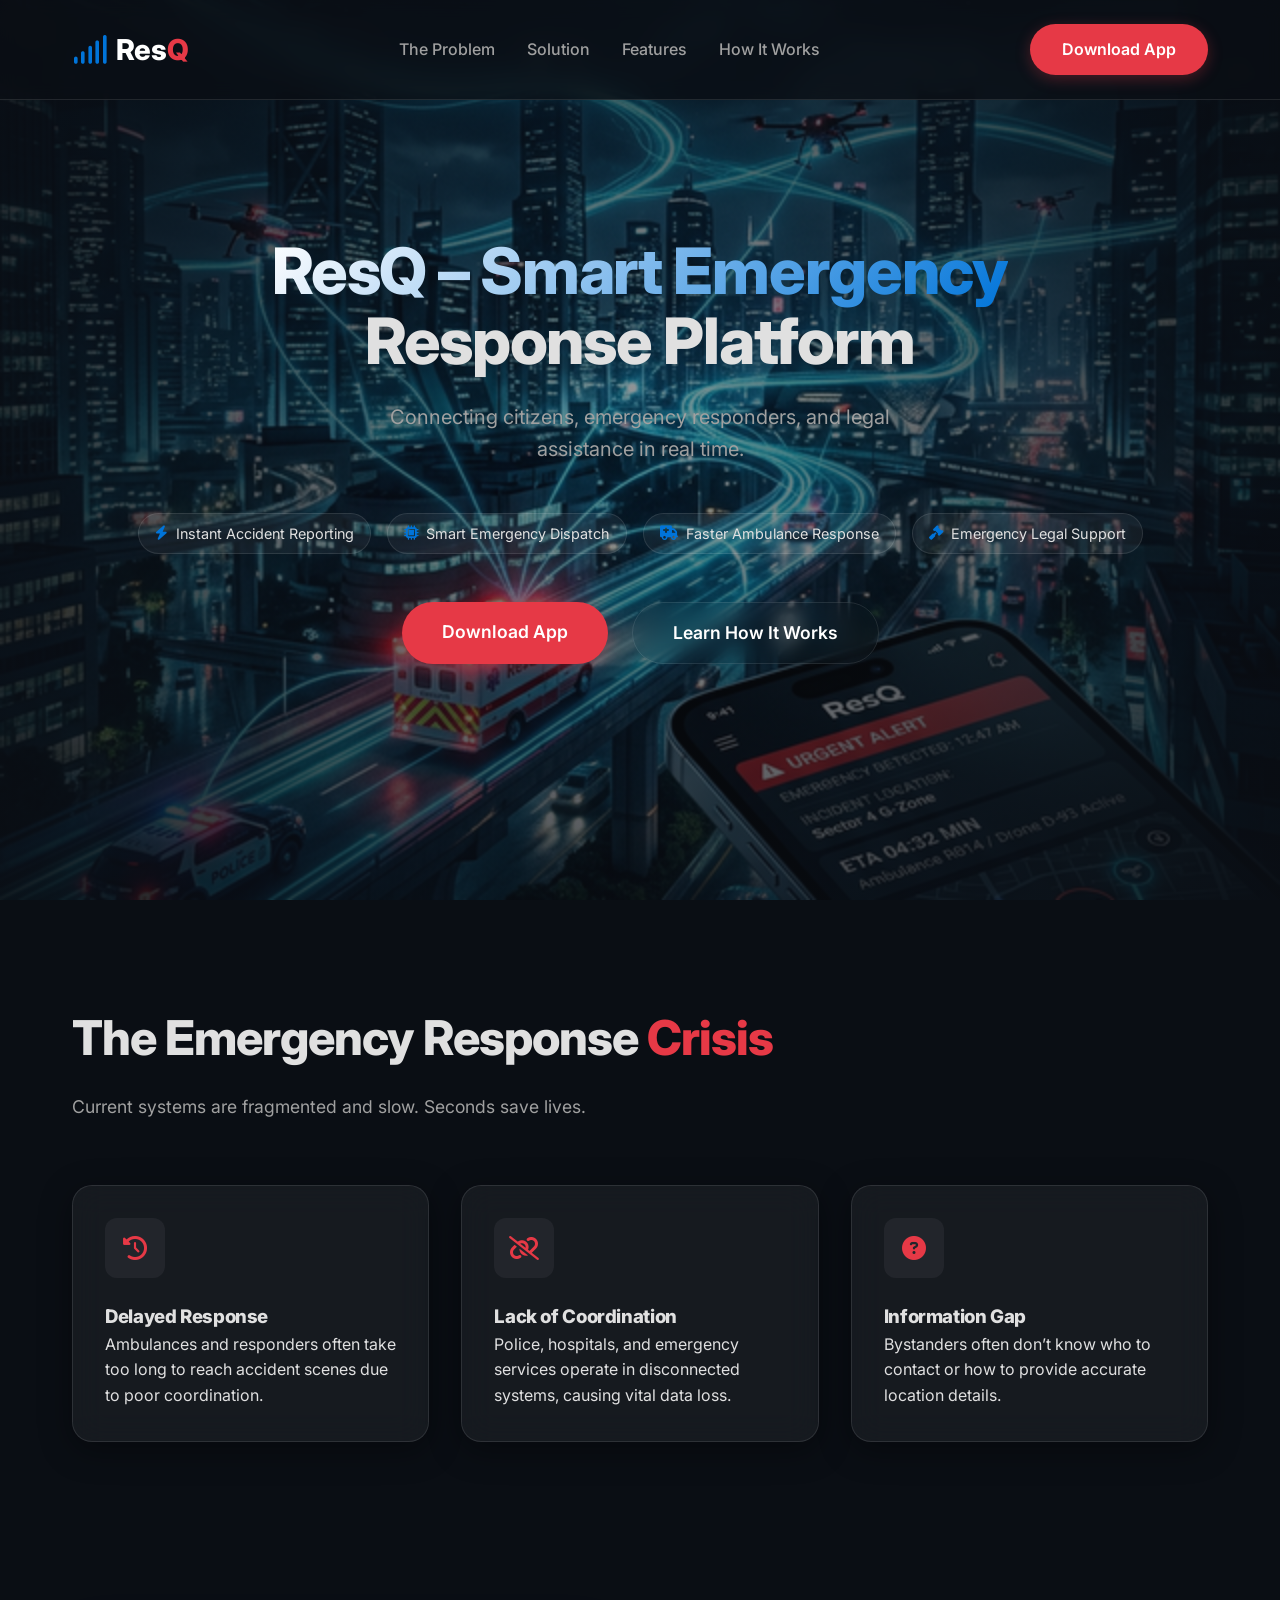
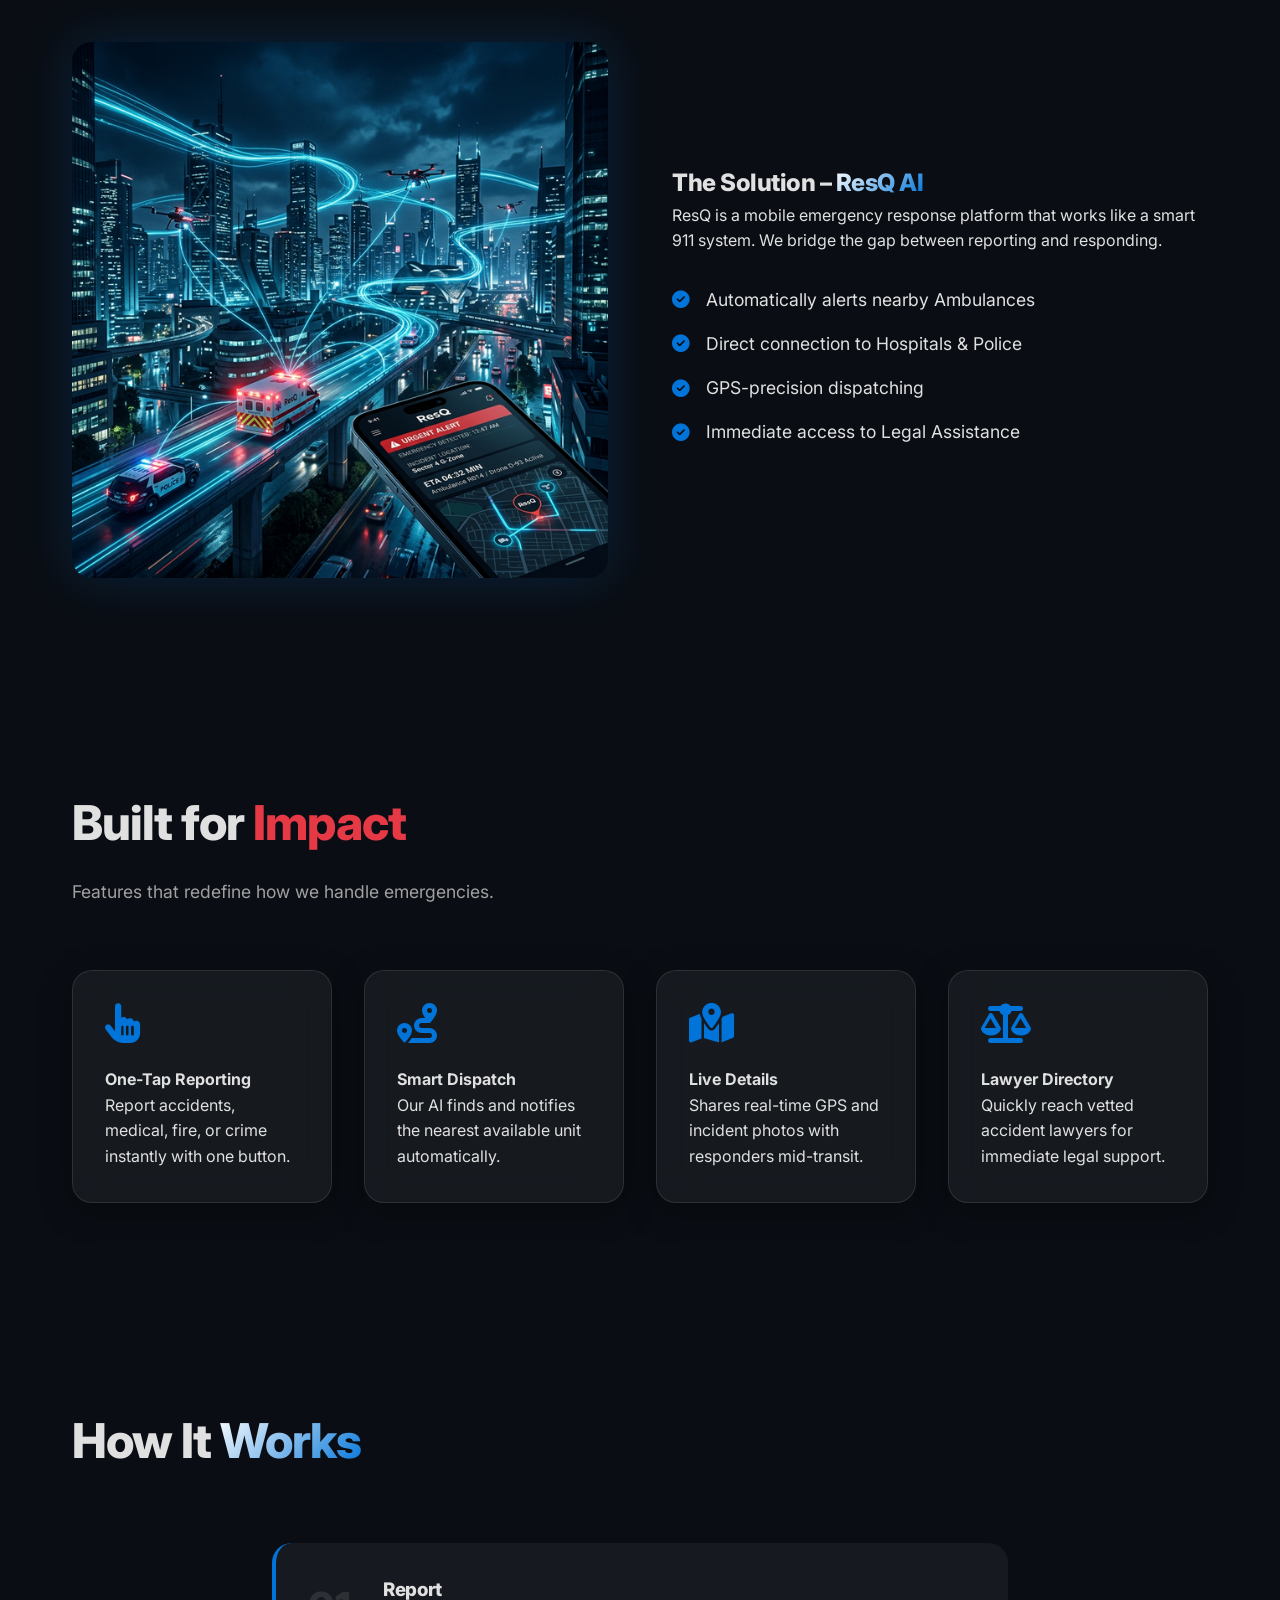
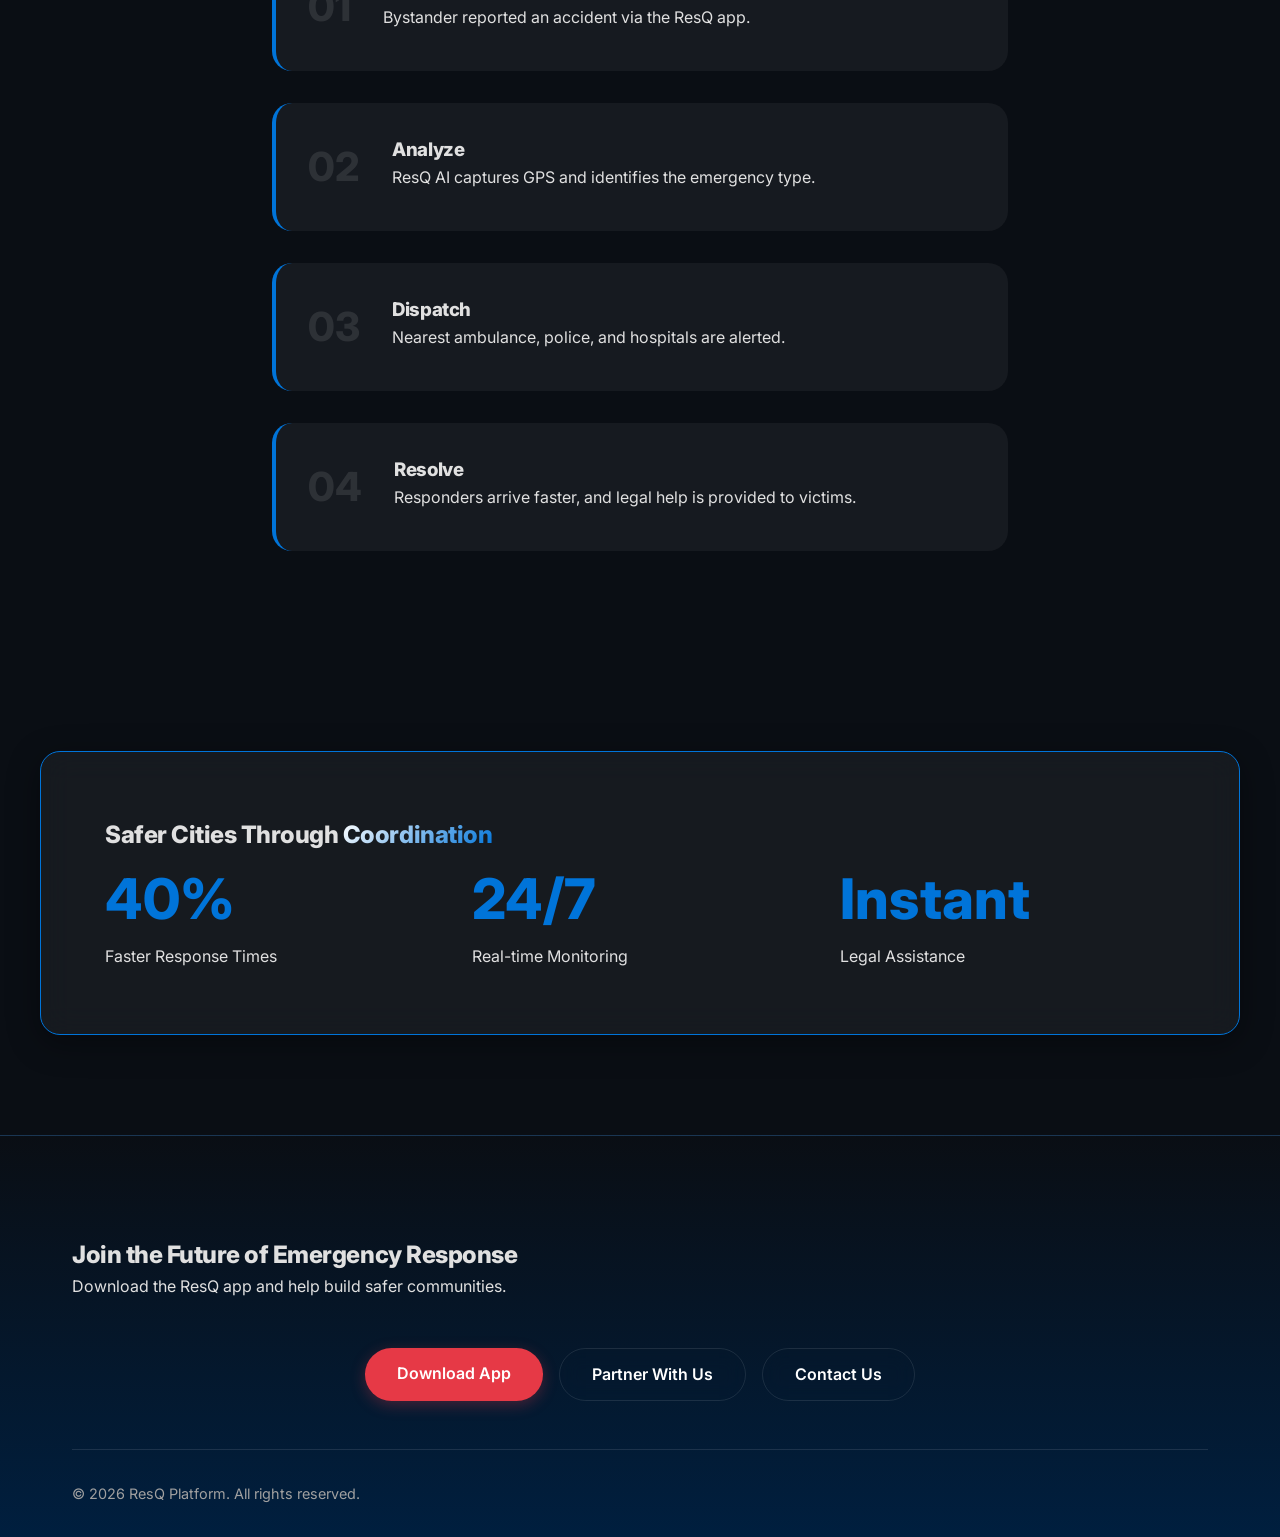
==== index.html @ 6ee6aaaa "Add files via upload" ====
<!DOCTYPE html>
<html lang="en">
<head>
    <meta charset="UTF-8">
    <meta name="viewport" content="width=device-width, initial-scale=1.0">
    <title>ResQ | AI Smart Emergency Response Platform</title>
    <link rel="stylesheet" href="index.css">
    <link rel="preconnect" href="https://fonts.googleapis.com">
    <link rel="preconnect" href="https://fonts.gstatic.com" crossorigin>
    <link href="https://fonts.googleapis.com/css2?family=Inter:wght@400;600;800&display=swap" rel="stylesheet">
    <link rel="stylesheet" href="https://cdnjs.cloudflare.com/ajax/libs/font-awesome/6.4.0/css/all.min.css">
</head>
<body>

    <!-- Header / Navbar -->
    <header class="navbar">
        <div class="container nav-content">
            <div class="logo">
                <span class="logo-icon"><i class="fas fa-signal"></i></span>
                <span class="logo-text">Res<span class="text-red">Q</span></span>
            </div>
            <nav>
                <ul class="nav-links">
                    <li><a href="#problem">The Problem</a></li>
                    <li><a href="#solution">Solution</a></li>
                    <li><a href="#features">Features</a></li>
                    <li><a href="#how-it-works">How It Works</a></li>
                </ul>
            </nav>
            <a href="#" class="btn btn-primary">Download App</a>
        </div>
    </header>

    <!-- Hero Section -->
    <section class="hero">
        <div class="hero-overlay"></div>
        <div class="container hero-content">
            <h1 class="reveal"><span class="text-gradient">ResQ – Smart Emergency</span> <br>Response Platform</h1>
            <p class="hero-subtitle reveal">Connecting citizens, emergency responders, and legal assistance in real time.</p>
            
            <div class="hero-tags reveal">
                <span class="tag"><i class="fas fa-bolt"></i> Instant Accident Reporting</span>
                <span class="tag"><i class="fas fa-microchip"></i> Smart Emergency Dispatch</span>
                <span class="tag"><i class="fas fa-truck-medical"></i> Faster Ambulance Response</span>
                <span class="tag"><i class="fas fa-gavel"></i> Emergency Legal Support</span>
            </div>

            <div class="hero-actions reveal">
                <a href="#" class="btn btn-primary btn-lg">Download App</a>
                <a href="#how-it-works" class="btn btn-outline btn-lg">Learn How It Works</a>
            </div>
        </div>
    </section>

    <!-- Problem Section -->
    <section id="problem" class="problem">
        <div class="container section-header text-center">
            <h2 class="reveal">The Emergency Response <span class="text-red">Crisis</span></h2>
            <p class="section-subtitle reveal">Current systems are fragmented and slow. Seconds save lives.</p>
        </div>
        <div class="container grid-3">
            <div class="glass-card reveal">
                <div class="icon-box"><i class="fas fa-clock-rotate-left"></i></div>
                <h3>Delayed Response</h3>
                <p>Ambulances and responders often take too long to reach accident scenes due to poor coordination.</p>
            </div>
            <div class="glass-card reveal">
                <div class="icon-box"><i class="fas fa-link-slash"></i></div>
                <h3>Lack of Coordination</h3>
                <p>Police, hospitals, and emergency services operate in disconnected systems, causing vital data loss.</p>
            </div>
            <div class="glass-card reveal">
                <div class="icon-box"><i class="fas fa-question-circle"></i></div>
                <h3>Information Gap</h3>
                <p>Bystanders often don’t know who to contact or how to provide accurate location details.</p>
            </div>
        </div>
    </section>

    <!-- Solution Section -->
    <section id="solution" class="solution">
        <div class="container grid-2-equal">
            <div class="solution-image reveal">
                <!-- Image or visual representation can go here -->
                <div class="visual-placeholder">
                    <div class="scanner-line"></div>
                    <img src="assets/hero_bg.png" alt="ResQ Network" style="width: 100%; border-radius: 20px; box-shadow: 0 0 50px rgba(0, 116, 217, 0.2);">
                </div>
            </div>
            <div class="solution-text">
                <h2 class="reveal">The Solution – <span class="text-gradient">ResQ AI</span></h2>
                <p class="reveal">ResQ is a mobile emergency response platform that works like a smart 911 system. We bridge the gap between reporting and responding.</p>
                <ul class="solution-list">
                    <li class="reveal"><i class="fas fa-check-circle"></i> Automatically alerts nearby Ambulances</li>
                    <li class="reveal"><i class="fas fa-check-circle"></i> Direct connection to Hospitals & Police</li>
                    <li class="reveal"><i class="fas fa-check-circle"></i> GPS-precision dispatching</li>
                    <li class="reveal"><i class="fas fa-check-circle"></i> Immediate access to Legal Assistance</li>
                </ul>
            </div>
        </div>
    </section>

    <!-- Features Section -->
    <section id="features" class="features">
        <div class="container section-header text-center">
            <h2 class="reveal">Built for <span class="text-red">Impact</span></h2>
            <p class="section-subtitle reveal">Features that redefine how we handle emergencies.</p>
        </div>
        <div class="container grid-4">
            <div class="glass-card reveal">
                <i class="fas fa-hand-pointer feature-icon"></i>
                <h4>One-Tap Reporting</h4>
                <p>Report accidents, medical, fire, or crime instantly with one button.</p>
            </div>
            <div class="glass-card reveal">
                <i class="fas fa-route feature-icon"></i>
                <h4>Smart Dispatch</h4>
                <p>Our AI finds and notifies the nearest available unit automatically.</p>
            </div>
            <div class="glass-card reveal">
                <i class="fas fa-map-location-dot feature-icon"></i>
                <h4>Live Details</h4>
                <p>Shares real-time GPS and incident photos with responders mid-transit.</p>
            </div>
            <div class="glass-card reveal">
                <i class="fas fa-scale-balanced feature-icon"></i>
                <h4>Lawyer Directory</h4>
                <p>Quickly reach vetted accident lawyers for immediate legal support.</p>
            </div>
        </div>
    </section>

    <!-- How It Works -->
    <section id="how-it-works" class="how-it-works">
        <div class="container section-header text-center">
            <h2 class="reveal">How It <span class="text-gradient">Works</span></h2>
        </div>
        <div class="container timeline">
            <div class="step reveal">
                <div class="step-number">01</div>
                <div class="step-content">
                    <h3>Report</h3>
                    <p>Bystander reported an accident via the ResQ app.</p>
                </div>
            </div>
            <div class="step reveal">
                <div class="step-number">02</div>
                <div class="step-content">
                    <h3>Analyze</h3>
                    <p>ResQ AI captures GPS and identifies the emergency type.</p>
                </div>
            </div>
            <div class="step reveal">
                <div class="step-number">03</div>
                <div class="step-content">
                    <h3>Dispatch</h3>
                    <p>Nearest ambulance, police, and hospitals are alerted.</p>
                </div>
            </div>
            <div class="step reveal">
                <div class="step-number">04</div>
                <div class="step-content">
                    <h3>Resolve</h3>
                    <p>Responders arrive faster, and legal help is provided to victims.</p>
                </div>
            </div>
        </div>
    </section>

    <!-- Impact Section -->
    <section class="impact">
        <div class="container glass-card impact-container reveal">
            <div class="text-center">
                <h2>Safer Cities Through <span class="text-gradient">Coordination</span></h2>
                <div class="grid-3 impact-stats">
                    <div>
                        <span class="stat">40%</span>
                        <p>Faster Response Times</p>
                    </div>
                    <div>
                        <span class="stat">24/7</span>
                        <p>Real-time Monitoring</p>
                    </div>
                    <div>
                        <span class="stat">Instant</span>
                        <p>Legal Assistance</p>
                    </div>
                </div>
            </div>
        </div>
    </section>

    <!-- CTA Section -->
    <footer class="cta-footer">
        <div class="container text-center">
            <h2 class="reveal">Join the Future of Emergency Response</h2>
            <p class="reveal">Download the ResQ app and help build safer communities.</p>
            <div class="footer-actions reveal">
                <a href="#" class="btn btn-primary">Download App</a>
                <a href="#" class="btn btn-outline">Partner With Us</a>
                <a href="#" class="btn btn-outline">Contact Us</a>
            </div>
            <div class="footer-bottom">
                <p>&copy; 2026 ResQ Platform. All rights reserved.</p>
            </div>
        </div>
    </footer>

    <script src="script.js"></script>
</body>
</html>
---- index.css ----
:root {
  /* Color Palette */
  --primary: #001f3f;       /* Deep Navy */
  --secondary: #e63946;     /* Emergency Red */
  --accent: #0074D9;        /* Electric Blue */
  --white: #ffffff;
  --bg-light: #f8f9fa;      /* Snow White */
  --bg-dark: #0a0e14;       /* Dark Charcoal / Space Blue */
  --text-main: #e0e0e0;
  --text-dim: #a0a0a0;
  --glass: rgba(255, 255, 255, 0.05);
  --glass-border: rgba(255, 255, 255, 0.1);
  --shadow: 0 8px 32px 0 rgba(0, 0, 0, 0.37);
  
  /* Typography */
  --font-main: 'Inter', system-ui, -apple-system, sans-serif;
  --transition: all 0.3s cubic-bezier(0.4, 0, 0.2, 1);
}

* {
  margin: 0;
  padding: 0;
  box-sizing: border-box;
}

body {
  font-family: var(--font-main);
  background-color: var(--bg-dark);
  color: var(--text-main);
  line-height: 1.6;
  overflow-x: hidden;
}

/* Scrollbar Customization */
::-webkit-scrollbar {
  width: 8px;
}

::-webkit-scrollbar-track {
  background: var(--bg-dark);
}

::-webkit-scrollbar-thumb {
  background: var(--primary);
  border-radius: 4px;
}

::-webkit-scrollbar-thumb:hover {
  background: var(--accent);
}

/* Global Utilities */
.container {
  max-width: 1200px;
  margin: 0 auto;
  padding: 0 2rem;
}

h1, h2, h3 {
  font-weight: 800;
  letter-spacing: -0.02em;
}

.text-gradient {
  background: linear-gradient(135deg, var(--white) 0%, var(--accent) 100%);
  -webkit-background-clip: text;
  background-clip: text;
  -webkit-text-fill-color: transparent;
}

.text-red {
  color: var(--secondary);
}

.btn {
  display: inline-block;
  padding: 0.8rem 2rem;
  border-radius: 50px;
  font-weight: 600;
  text-decoration: none;
  cursor: pointer;
  transition: var(--transition);
  text-align: center;
  border: none;
}

.btn-primary {
  background-color: var(--secondary);
  color: var(--white);
  box-shadow: 0 4px 15px rgba(230, 57, 70, 0.3);
}

.btn-primary:hover {
  transform: translateY(-2px);
  box-shadow: 0 6px 20px rgba(230, 57, 70, 0.5);
  filter: brightness(1.1);
}

.btn-outline {
  background-color: transparent;
  border: 1px solid var(--glass-border);
  color: var(--white);
  backdrop-filter: blur(10px);
}

.btn-outline:hover {
  background-color: var(--glass);
  border-color: var(--white);
}

section {
  padding: 100px 0;
}

/* Glassmorphism Card */
.glass-card {
  background: var(--glass);
  backdrop-filter: blur(16px);
  -webkit-backdrop-filter: blur(16px);
  border: 1px solid var(--glass-border);
  border-radius: 20px;
  padding: 2rem;
  box-shadow: var(--shadow);
  transition: var(--transition);
}

.glass-card:hover {
  border-color: var(--accent);
  transform: translateY(-5px);
}

/* Animations */
@keyframes fadeInUp {
  from {
    opacity: 0;
    transform: translateY(30px);
  }
  to {
    opacity: 1;
    transform: translateY(0);
  }
}

/* Navbar */
.navbar {
  position: fixed;
  top: 0;
  width: 100%;
  z-index: 1000;
  padding: 1.5rem 0;
  background: rgba(10, 14, 20, 0.8);
  backdrop-filter: blur(10px);
  border-bottom: 1px solid var(--glass-border);
}

.nav-content {
  display: flex;
  justify-content: space-between;
  align-items: center;
}

.logo {
  display: flex;
  align-items: center;
  gap: 0.5rem;
  font-size: 1.8rem;
  font-weight: 800;
  color: var(--white);
}

.logo-icon {
  color: var(--accent);
}

.nav-links {
  display: flex;
  list-style: none;
  gap: 2rem;
}

.nav-links a {
  text-decoration: none;
  color: var(--text-dim);
  font-weight: 500;
  transition: var(--transition);
}

.nav-links a:hover {
  color: var(--white);
}

/* Hero Section */
.hero {
  position: relative;
  min-height: 100vh;
  display: flex;
  align-items: center;
  background: url('assets/hero_bg.png') center/cover no-repeat;
  padding-top: 100px;
}

.hero-overlay {
  position: absolute;
  top: 0;
  left: 0;
  width: 100%;
  height: 100%;
  background: radial-gradient(circle at center, rgba(10, 14, 20, 0.4) 0%, rgba(10, 14, 20, 0.95) 100%);
}

.hero-content {
  position: relative;
  z-index: 2;
  text-align: center;
}

.hero h1 {
  font-size: clamp(2.5rem, 5vw, 4.5rem);
  line-height: 1.1;
  margin-bottom: 1.5rem;
}

.hero-subtitle {
  font-size: 1.25rem;
  color: var(--text-dim);
  max-width: 600px;
  margin: 0 auto 3rem;
}

.hero-tags {
  display: flex;
  flex-wrap: wrap;
  justify-content: center;
  gap: 1rem;
  margin-bottom: 3rem;
}

.tag {
  background: var(--glass);
  padding: 0.5rem 1rem;
  border-radius: 50px;
  font-size: 0.9rem;
  border: 1px solid var(--glass-border);
  display: flex;
  align-items: center;
  gap: 0.5rem;
}

.tag i {
  color: var(--accent);
}

.hero-actions {
  display: flex;
  justify-content: center;
  gap: 1.5rem;
}

.btn-lg {
  padding: 1rem 2.5rem;
  font-size: 1.1rem;
}

/* Grids */
.grid-3 {
  display: grid;
  grid-template-columns: repeat(auto-fit, minmax(300px, 1fr));
  gap: 2rem;
}

.grid-4 {
  display: grid;
  grid-template-columns: repeat(auto-fit, minmax(250px, 1fr));
  gap: 2rem;
}

.grid-2-equal {
  display: grid;
  grid-template-columns: 1fr 1fr;
  align-items: center;
  gap: 4rem;
}

/* Section Header */
.section-header {
  margin-bottom: 4rem;
}

.section-header h2 {
  font-size: 3rem;
  margin-bottom: 1rem;
}

.section-subtitle {
  color: var(--text-dim);
  font-size: 1.1rem;
}

/* Misc Components */
.icon-box {
  width: 60px;
  height: 60px;
  background: var(--glass);
  border-radius: 12px;
  display: flex;
  align-items: center;
  justify-content: center;
  font-size: 1.5rem;
  color: var(--secondary);
  margin-bottom: 1.5rem;
}

.feature-icon {
  font-size: 2.5rem;
  color: var(--accent);
  margin-bottom: 1.5rem;
  display: block;
}

/* Solution List */
.solution-list {
  list-style: none;
  margin-top: 2rem;
}

.solution-list li {
  margin-bottom: 1rem;
  display: flex;
  align-items: center;
  gap: 1rem;
  font-size: 1.1rem;
}

.solution-list li i {
  color: var(--accent);
}

/* Timeline */
.timeline {
  display: flex;
  flex-direction: column;
  gap: 2rem;
  position: relative;
  max-width: 800px;
}

.step {
  display: flex;
  gap: 2rem;
  background: var(--glass);
  padding: 2rem;
  border-radius: 20px;
  border-left: 4px solid var(--accent);
}

.step-number {
  font-size: 2.5rem;
  font-weight: 800;
  color: rgba(255, 255, 255, 0.1);
}

/* Impact */
.impact-container {
  padding: 4rem;
  border: 1px solid var(--accent);
}

.stat {
  display: block;
  font-size: 3.5rem;
  font-weight: 800;
  color: var(--accent);
}

/* Footer */
.cta-footer {
  background: linear-gradient(to bottom, var(--bg-dark), var(--primary));
  padding-top: 100px;
  border-top: 1px solid var(--glass-border);
}

.footer-actions {
  display: flex;
  justify-content: center;
  gap: 1rem;
  margin: 3rem 0;
}

.footer-bottom {
  border-top: 1px solid var(--glass-border);
  padding: 2rem 0;
  color: var(--text-dim);
  font-size: 0.9rem;
}

/* Responsive */
@media (max-width: 968px) {
  .grid-2-equal {
    grid-template-columns: 1fr;
    gap: 2rem;
  }
  
  .nav-links {
    display: none;
  }
  
  .hero-actions {
    flex-direction: column;
  }
}
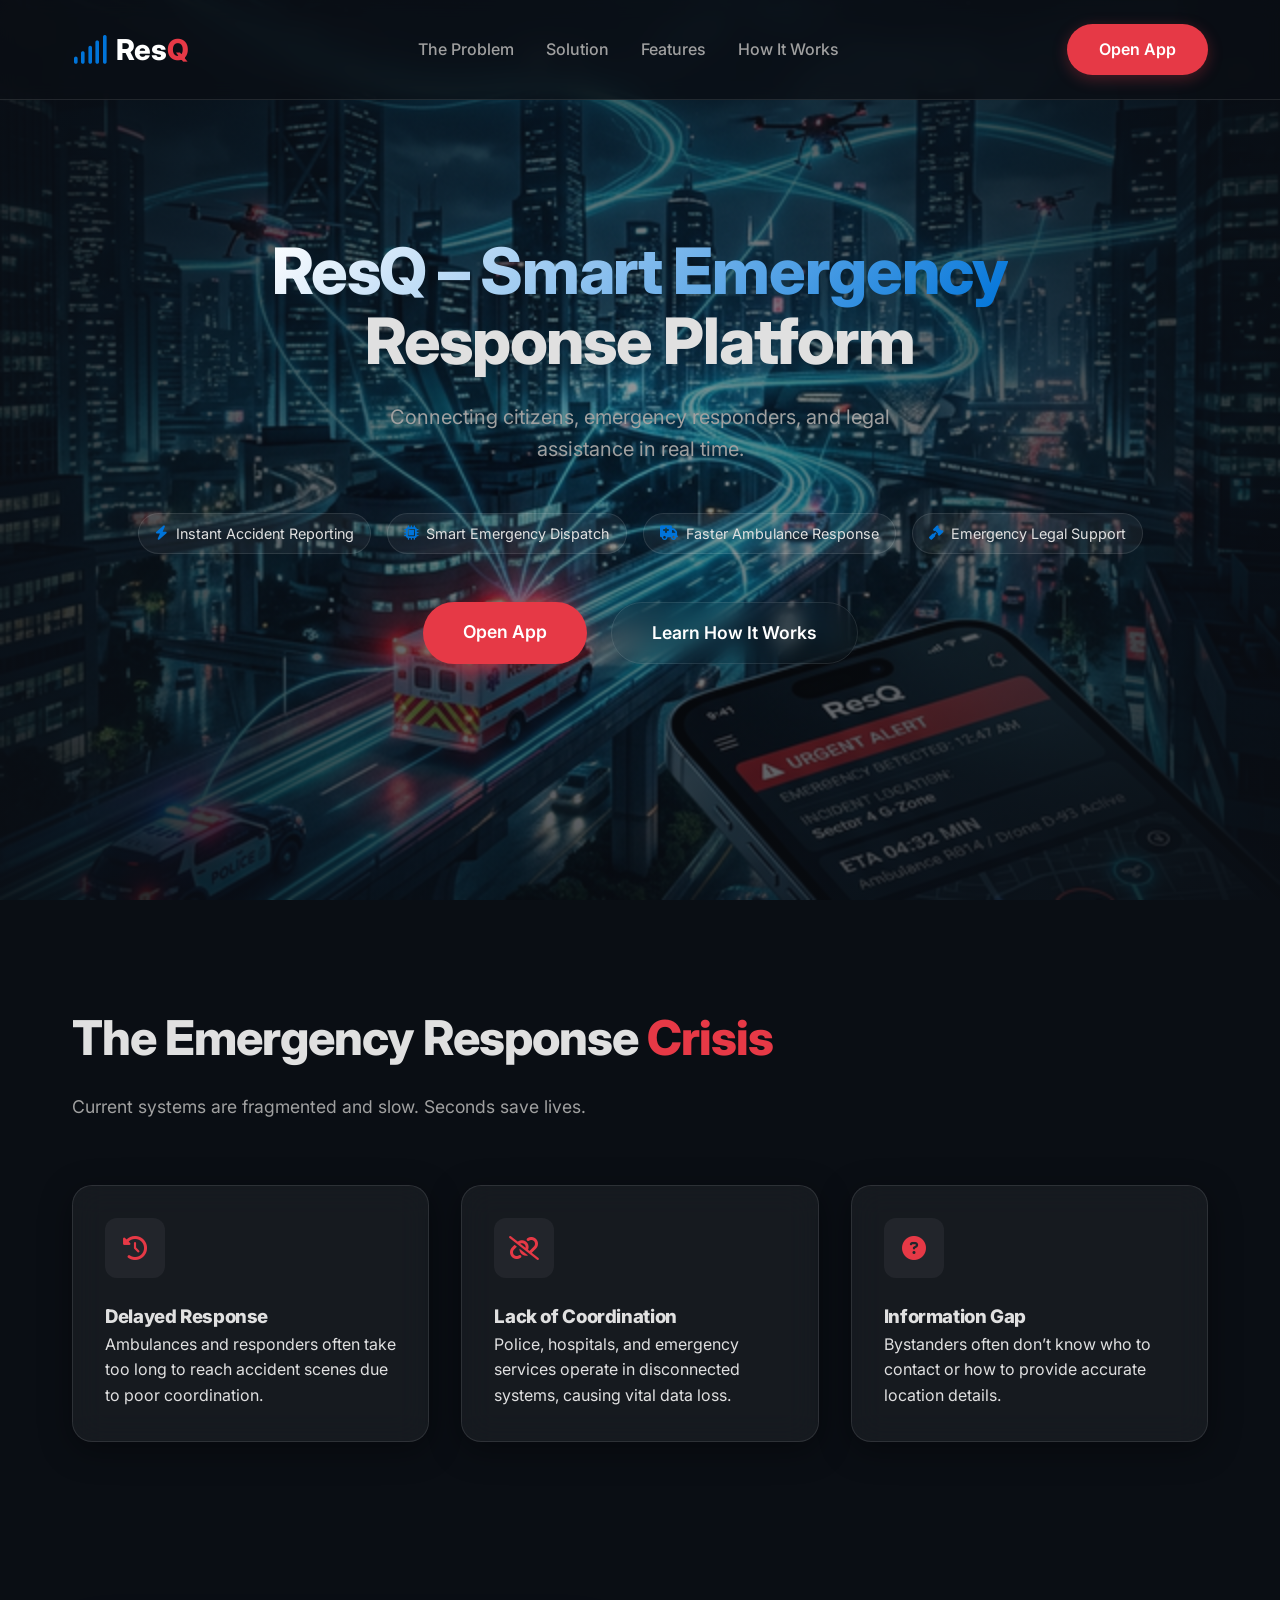
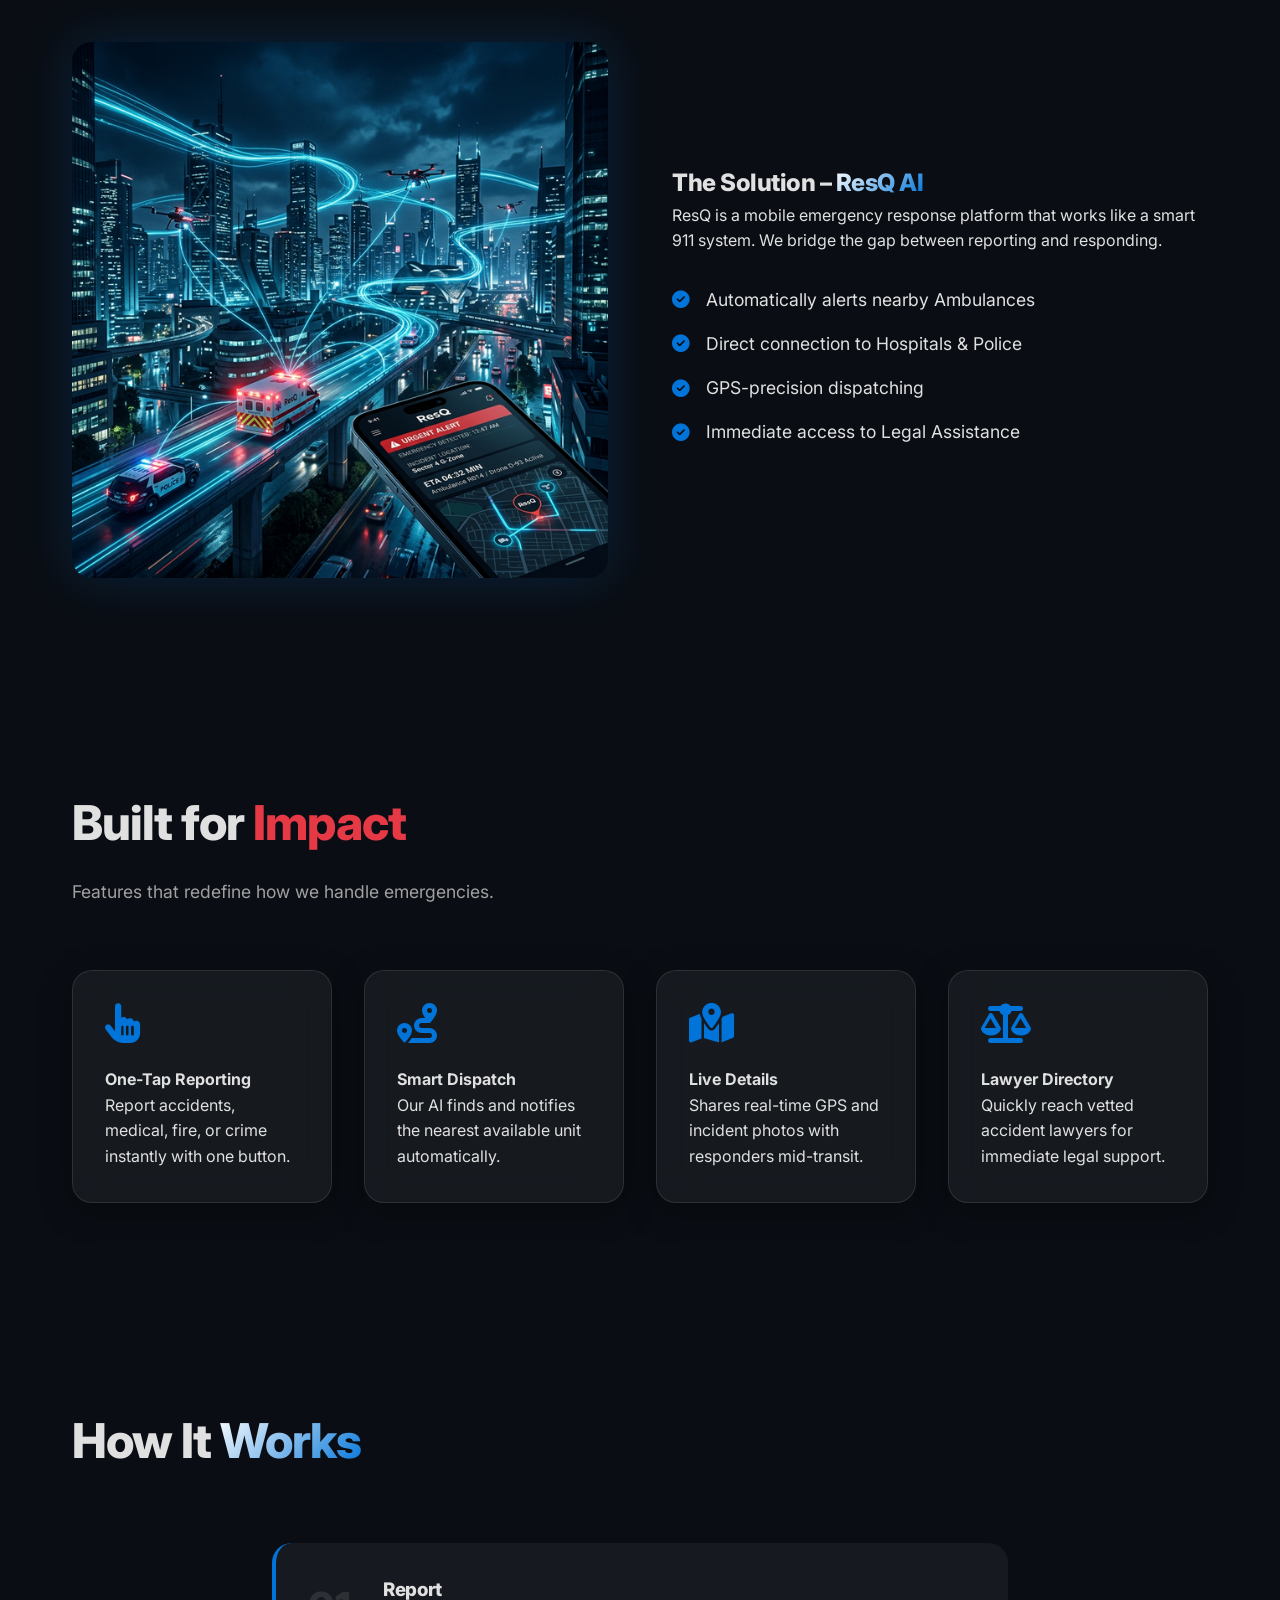
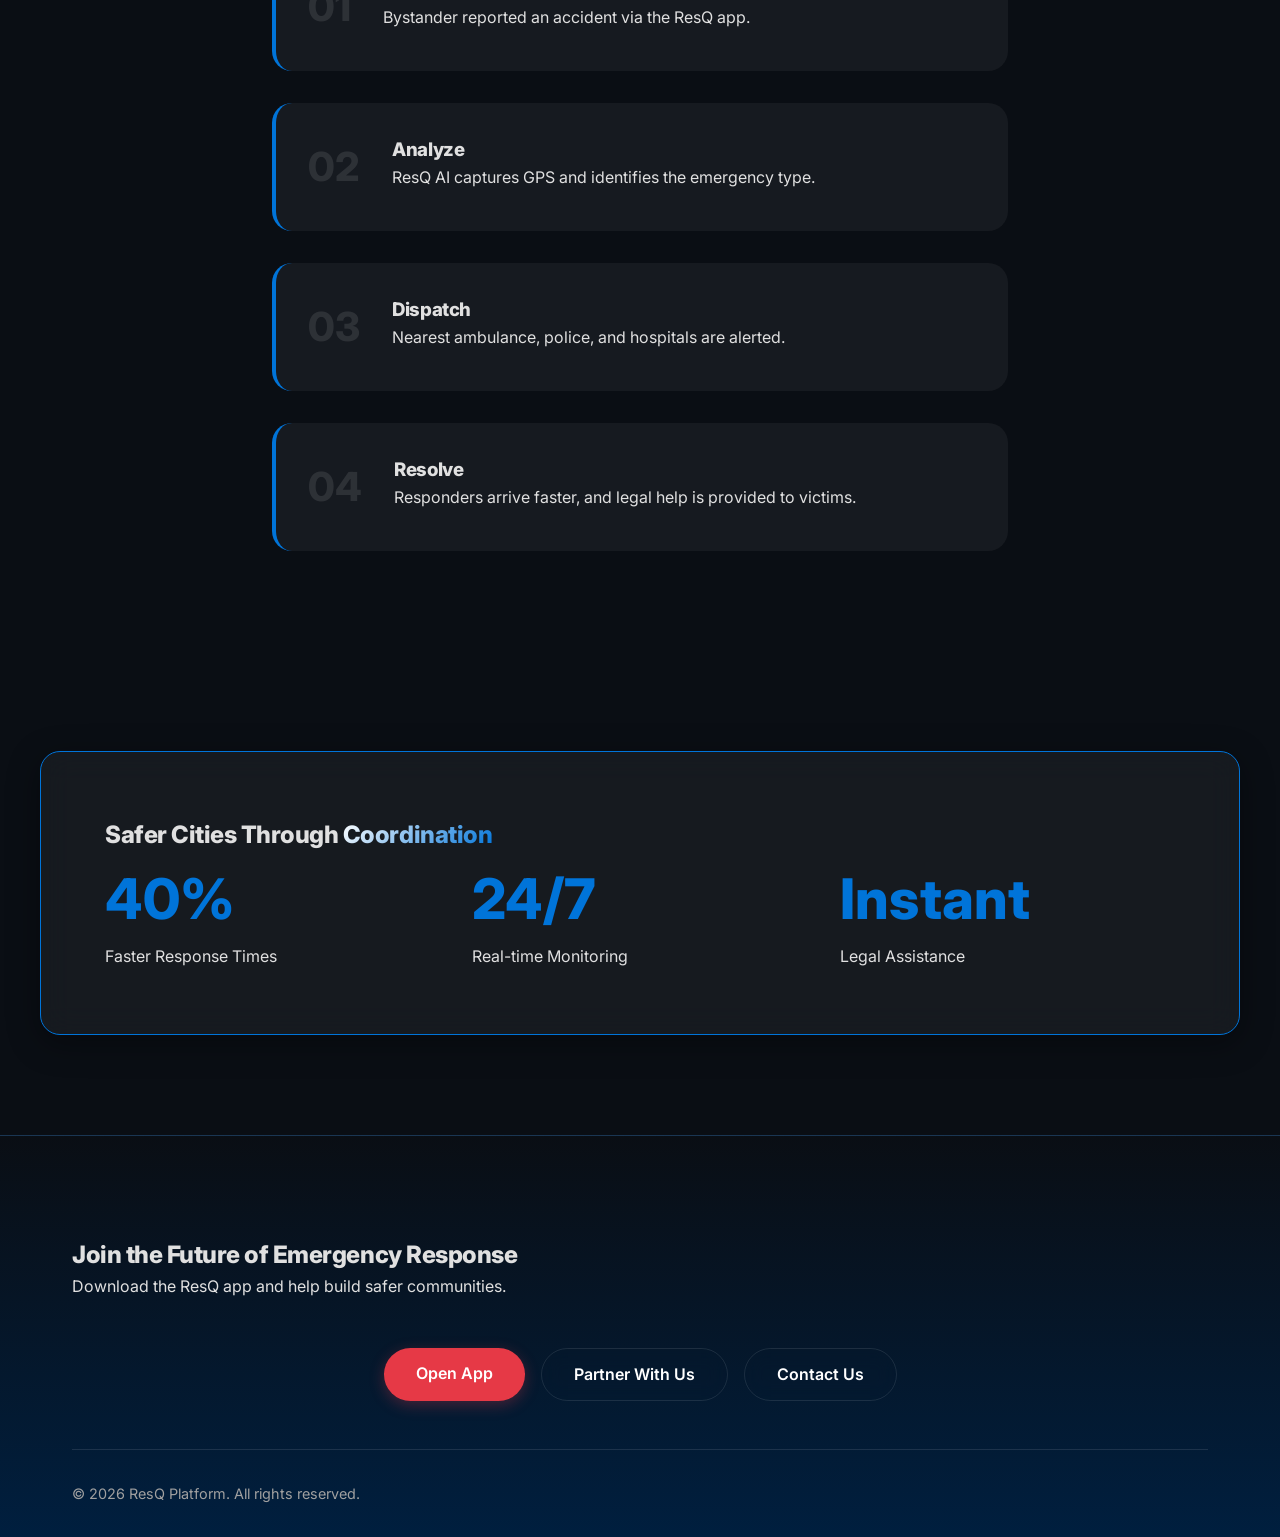
==== commit 294e2f55: "Initialize ResQ landing page and emergency web app interface" ====
--- a/index.html
+++ b/index.html
@@ -27,7 +27,7 @@
                     <li><a href="#how-it-works">How It Works</a></li>
                 </ul>
             </nav>
-            <a href="#" class="btn btn-primary">Download App</a>
+            <a href="app.html" class="btn btn-primary">Open App</a>
         </div>
     </header>
 
@@ -46,7 +46,7 @@
             </div>
 
             <div class="hero-actions reveal">
-                <a href="#" class="btn btn-primary btn-lg">Download App</a>
+                <a href="app.html" class="btn btn-primary btn-lg">Open App</a>
                 <a href="#how-it-works" class="btn btn-outline btn-lg">Learn How It Works</a>
             </div>
         </div>
@@ -196,7 +196,7 @@
             <h2 class="reveal">Join the Future of Emergency Response</h2>
             <p class="reveal">Download the ResQ app and help build safer communities.</p>
             <div class="footer-actions reveal">
-                <a href="#" class="btn btn-primary">Download App</a>
+                <a href="app.html" class="btn btn-primary">Open App</a>
                 <a href="#" class="btn btn-outline">Partner With Us</a>
                 <a href="#" class="btn btn-outline">Contact Us</a>
             </div>
